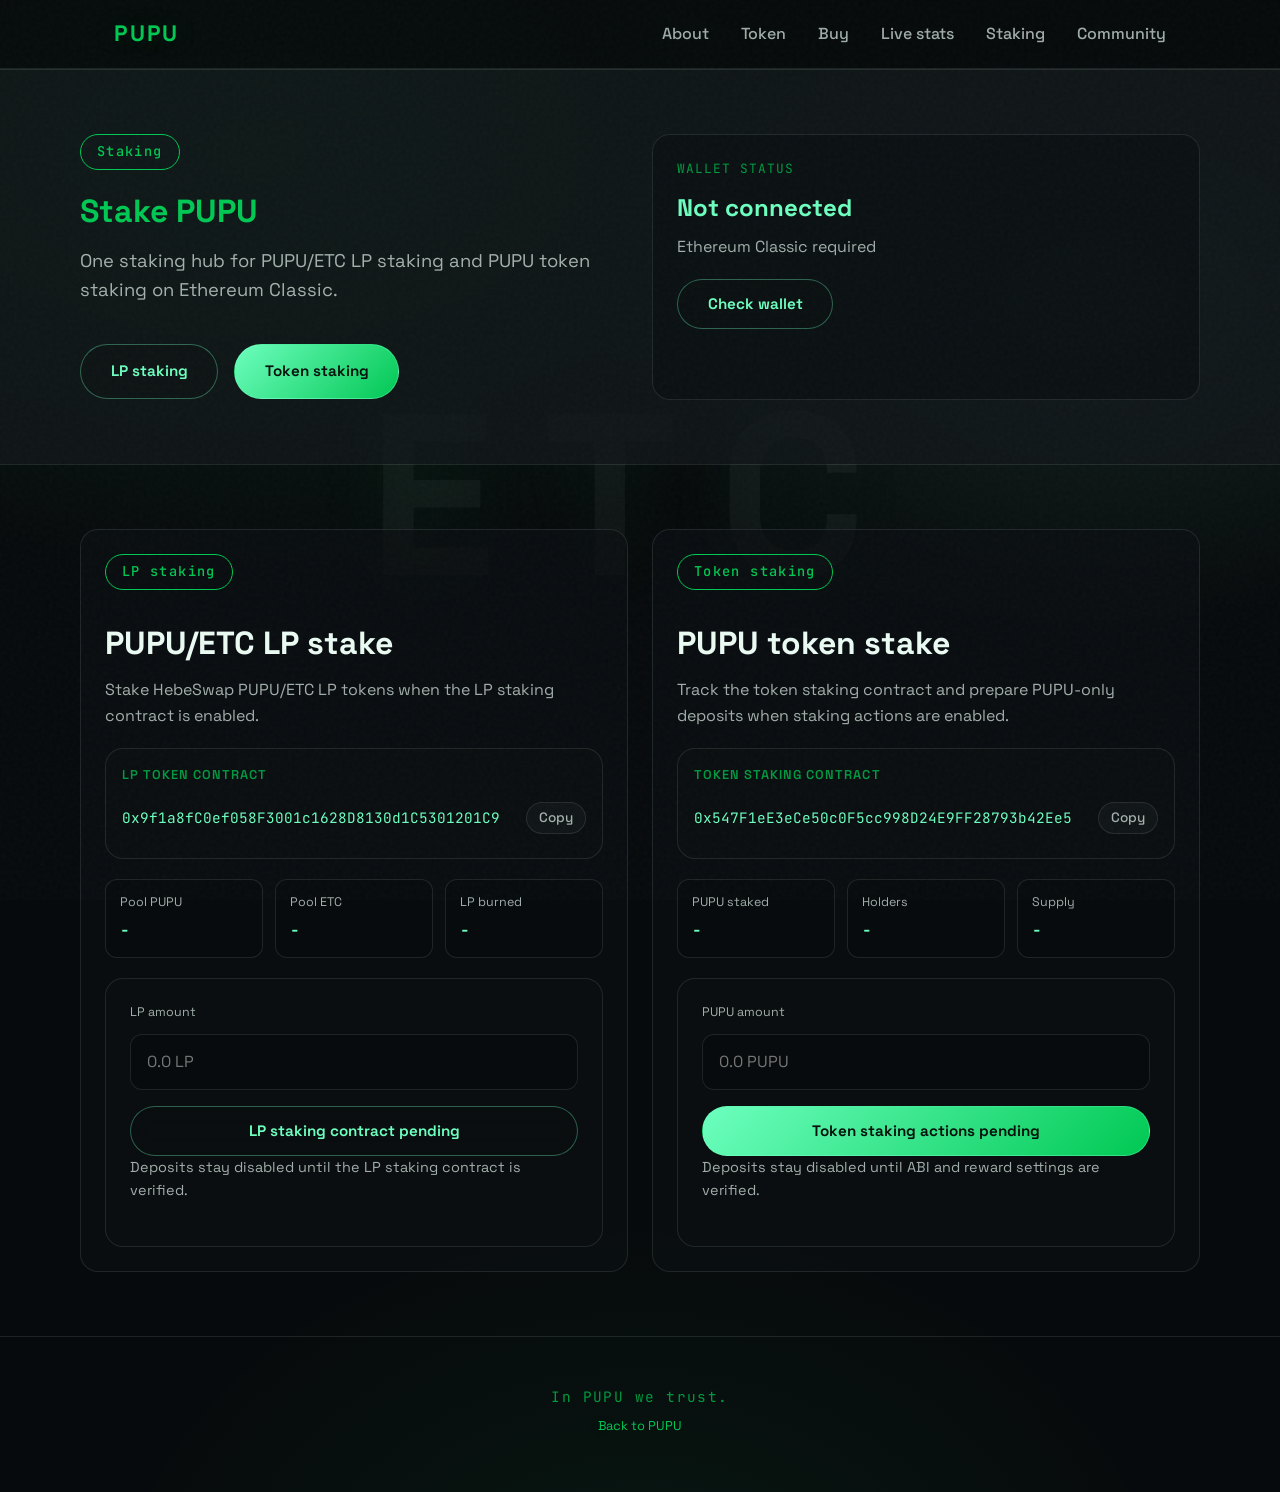
==== staking.html @ 43a904d0 "Add combined staking page" ====
<!DOCTYPE html>
<html lang="en">
<head>
  <meta charset="UTF-8" />
  <meta name="viewport" content="width=device-width, initial-scale=1.0" />
  <title>PUPU - Staking</title>
  <meta name="description" content="PUPU staking for LP tokens and PUPU tokens on Ethereum Classic." />
  <meta property="og:type" content="website" />
  <meta property="og:title" content="PUPU - Staking" />
  <meta property="og:description" content="Prepare and track PUPU LP staking and token staking on Ethereum Classic." />
  <meta property="og:url" content="https://pupu-etc-premium-redesign.onrender.com/staking.html" />
  <meta property="og:image" content="https://pupu-etc-premium-redesign.onrender.com/assets/logo.png" />
  <meta name="twitter:card" content="summary_large_image" />
  <meta name="twitter:title" content="PUPU - Staking" />
  <meta name="twitter:description" content="Prepare and track PUPU LP staking and token staking on Ethereum Classic." />
  <meta name="twitter:image" content="https://pupu-etc-premium-redesign.onrender.com/assets/logo.png" />
  <link rel="icon" href="assets/logo.png" type="image/png" />
  <link rel="stylesheet" href="styles.css" />
  <link rel="preconnect" href="https://fonts.googleapis.com" />
  <link rel="preconnect" href="https://fonts.gstatic.com" crossorigin />
  <link href="https://fonts.googleapis.com/css2?family=Space+Grotesk:wght@400;500;600;700&family=JetBrains+Mono:wght@400;500&display=swap" rel="stylesheet" />
</head>
<body data-staking-page="combined">
  <div class="noise"></div>

  <header class="header">
    <nav class="nav">
      <a href="index.html" class="logo-text">PUPU</a>
      <button type="button" class="nav-toggle" aria-label="Open navigation" aria-expanded="false" aria-controls="primary-nav">
        <span></span>
        <span></span>
        <span></span>
      </button>
      <div class="nav-links" id="primary-nav">
        <a href="index.html#about">About</a>
        <a href="index.html#token">Token</a>
        <a href="index.html#buy">Buy</a>
        <a href="token-info.html">Live stats</a>
        <a href="staking.html">Staking</a>
        <a href="index.html#community">Community</a>
      </div>
    </nav>
  </header>

  <main>
    <section class="section staking-page-hero">
      <div class="container staking-page-grid">
        <div>
          <span class="staking-badge">Staking</span>
          <h1 class="page-title">Stake PUPU</h1>
          <p class="lead">One staking hub for PUPU/ETC LP staking and PUPU token staking on Ethereum Classic.</p>
          <div class="staking-actions">
            <a href="#lp-staking" class="btn btn-outline">LP staking</a>
            <a href="#token-staking" class="btn btn-primary">Token staking</a>
          </div>
        </div>
        <div class="stake-panel">
          <span class="stake-panel-label">Wallet status</span>
          <strong id="wallet-status">Not connected</strong>
          <p id="network-status">Ethereum Classic required</p>
          <button type="button" class="btn btn-outline" id="connect-wallet">Check wallet</button>
        </div>
      </div>
    </section>

    <section class="section">
      <div class="container staking-hub-grid">
        <article class="staking-card" id="lp-staking">
          <span class="staking-badge">LP staking</span>
          <h2>PUPU/ETC LP stake</h2>
          <p>Stake HebeSwap PUPU/ETC LP tokens when the LP staking contract is enabled.</p>

          <div class="contract-address">
            <span class="contract-label">LP token contract</span>
            <div class="contract-row">
              <code class="contract-code" id="staking-lp-contract">0x9f1a8fC0ef058F3001c1628D8130d1C5301201C9</code>
              <button type="button" class="contract-copy" data-copy="staking-lp-contract" title="Copy address">Copy</button>
            </div>
          </div>

          <div class="staking-mini-stats">
            <div>
              <span>Pool PUPU</span>
              <strong id="stake-pool-pupu">-</strong>
            </div>
            <div>
              <span>Pool ETC</span>
              <strong id="stake-pool-etc">-</strong>
            </div>
            <div>
              <span>LP burned</span>
              <strong id="stake-lp-burned">-</strong>
            </div>
          </div>

          <div class="stake-form">
            <label for="lp-stake-amount">LP amount</label>
            <input id="lp-stake-amount" type="text" inputmode="decimal" placeholder="0.0 LP" disabled />
            <button type="button" class="btn btn-outline" disabled>LP staking contract pending</button>
            <p class="contract-note">Deposits stay disabled until the LP staking contract is verified.</p>
          </div>
        </article>

        <article class="staking-card" id="token-staking">
          <span class="staking-badge">Token staking</span>
          <h2>PUPU token stake</h2>
          <p>Track the token staking contract and prepare PUPU-only deposits when staking actions are enabled.</p>

          <div class="contract-address">
            <span class="contract-label">Token staking contract</span>
            <div class="contract-row">
              <code class="contract-code" id="staking-token-contract">0x547F1eE3eCe50c0F5cc998D24E9FF28793b42Ee5</code>
              <button type="button" class="contract-copy" data-copy="staking-token-contract" title="Copy address">Copy</button>
            </div>
          </div>

          <div class="staking-mini-stats">
            <div>
              <span>PUPU staked</span>
              <strong id="stake-token-balance">-</strong>
            </div>
            <div>
              <span>Holders</span>
              <strong id="stake-token-holders">-</strong>
            </div>
            <div>
              <span>Supply</span>
              <strong id="stake-token-supply">-</strong>
            </div>
          </div>

          <div class="stake-form">
            <label for="token-stake-amount">PUPU amount</label>
            <input id="token-stake-amount" type="text" inputmode="decimal" placeholder="0.0 PUPU" disabled />
            <button type="button" class="btn btn-primary" disabled>Token staking actions pending</button>
            <p class="contract-note">Deposits stay disabled until ABI and reward settings are verified.</p>
          </div>
        </article>
      </div>
    </section>
  </main>

  <footer class="footer">
    <p>In PUPU we trust.</p>
    <p class="footer-small"><a href="index.html">Back to PUPU</a></p>
  </footer>

  <script src="staking.js"></script>
</body>
</html>
---- styles.css ----
/* PUPU — PepeCoinClassic on Ethereum Classic */

:root {
  /* ETC-native premium palette */
  --bg: #070a0c;
  --bg-card: rgba(12, 16, 18, 0.72);
  --surface: rgba(18, 24, 26, 0.78);

  /* Keep variable names for compatibility with existing markup */
  --gold: #00c853;          /* ETC green */
  --gold-light: #6dffbf;
  --gold-dim: #009a40;

  --green: #0b1a14;

  --text: #eafbf3;
  --text-muted: rgba(234, 251, 243, 0.68);
  --border: rgba(234, 251, 243, 0.10);

  --radius: 18px;
  --radius-lg: 24px;

  --font-sans: "Space Grotesk", system-ui, -apple-system, Segoe UI, Roboto, sans-serif;
  --font-mono: "JetBrains Mono", ui-monospace, SFMono-Regular, Menlo, Monaco, Consolas, "Liberation Mono", monospace;

  --glow: rgba(0, 200, 83, 0.35);
  --glow-soft: rgba(0, 200, 83, 0.18);
  --shadow: 0 18px 60px rgba(0, 0, 0, 0.55);
  --shadow-soft: 0 12px 36px rgba(0, 0, 0, 0.35);
}

*,
*::before,
*::after {
  box-sizing: border-box;
}

html {
  scroll-behavior: smooth;
}

body {
  margin: 0;
  font-family: var(--font-sans);
  background: radial-gradient(1200px 700px at 20% 10%, rgba(0, 200, 83, 0.12), transparent 60%),
              radial-gradient(900px 600px at 85% 20%, rgba(109, 255, 191, 0.10), transparent 55%),
              radial-gradient(900px 700px at 50% 110%, rgba(0, 200, 83, 0.08), transparent 60%),
              var(--bg);
  color: var(--text);
  line-height: 1.6;
  min-height: 100vh;
  position: relative;
  overflow-x: hidden;
}

/* Subtle grid + watermark for ETC-native feel */
body::before {
  content: "";
  position: fixed;
  inset: 0;
  pointer-events: none;
  z-index: 0;
  background-image:
    linear-gradient(to right, rgba(234, 251, 243, 0.05) 1px, transparent 1px),
    linear-gradient(to bottom, rgba(234, 251, 243, 0.04) 1px, transparent 1px);
  background-size: 72px 72px;
  mask-image: radial-gradient(circle at 30% 20%, rgba(0,0,0,0.75), rgba(0,0,0,0.0) 60%);
  opacity: 0.45;
}

body::after {
  content: "ETC";
  position: fixed;
  left: 50%;
  top: 55%;
  transform: translate(-50%, -50%);
  font-weight: 700;
  letter-spacing: 0.2em;
  font-size: clamp(5rem, 18vw, 16rem);
  color: rgba(234, 251, 243, 0.04);
  text-shadow: 0 0 80px rgba(0, 200, 83, 0.06);
  pointer-events: none;
  z-index: 0;
  user-select: none;
}


.noise {
  position: fixed;
  inset: 0;
  pointer-events: none;
  z-index: 1000;
  opacity: 0.03;
  background-image: url("data:image/svg+xml,%3Csvg viewBox='0 0 256 256' xmlns='http://www.w3.org/2000/svg'%3E%3Cfilter id='n'%3E%3CfeTurbulence type='fractalNoise' baseFrequency='0.9' numOctaves='4' stitchTiles='stitch'/%3E%3C/filter%3E%3Crect width='100%25' height='100%25' filter='url(%23n)'/%3E%3C/svg%3E");
}

/* Header */
.header {
  position: sticky;
  top: 0;
  z-index: 100;
  background: rgba(7, 10, 12, 0.82);
  backdrop-filter: blur(12px);
  border-bottom: 1px solid var(--border);
}

.nav {
  max-width: 1100px;
  margin: 0 auto;
  padding: 1rem 1.5rem;
  display: flex;
  align-items: center;
  justify-content: space-between;
}

.logo-text {
  font-weight: 700;
  font-size: 1.4rem;
  color: var(--gold);
  text-decoration: none;
  letter-spacing: 0.08em;
  text-transform: uppercase;
  text-shadow: 0 0 28px var(--glow-soft);
}

.nav-links {
  display: flex;
  flex-wrap: wrap;
  gap: 1.25rem 2rem;
}

.nav-links a {
  color: var(--text-muted);
  text-decoration: none;
  font-weight: 500;
  transition: color 0.2s, text-shadow 0.2s;
}

.nav-links a:hover {
  color: var(--gold);
}

.nav-toggle {
  display: none;
  width: 42px;
  height: 42px;
  align-items: center;
  justify-content: center;
  flex-direction: column;
  gap: 5px;
  background: rgba(12, 16, 18, 0.55);
  border: 1px solid var(--border);
  border-radius: 10px;
  cursor: pointer;
}

.nav-toggle span {
  display: block;
  width: 18px;
  height: 2px;
  background: var(--gold-light);
  border-radius: 999px;
}

/* Hero */
.hero {
  text-align: center;
  padding: 4rem 1.5rem 5rem;
  position: relative;
}

.hero-coin {
  width: 180px;
  height: 180px;
  margin: 0 auto 1.5rem;
  border-radius: 50%;
  overflow: hidden;
  background: radial-gradient(circle at 30% 30%, rgba(109, 255, 191, 0.22), transparent 55%);
  box-shadow: 0 22px 70px rgba(0, 0, 0, 0.55), 0 0 50px var(--glow-soft);
  animation: float 4s ease-in-out infinite;
}

.coin-img {
  display: block;
  width: 100%;
  height: 100%;
  object-fit: cover;
  object-position: center;
}

@keyframes float {
  0%, 100% { transform: translateY(0); }
  50% { transform: translateY(-8px); }
}

.hero-title {
  font-size: clamp(3rem, 10vw, 5rem);
  font-weight: 700;
  letter-spacing: 0.14em;
  margin: 0 0 0.5rem;
  text-transform: uppercase;
  background: linear-gradient(90deg, var(--gold-light), var(--gold), var(--gold-dim));
  -webkit-background-clip: text;
  background-clip: text;
  color: transparent;
  text-shadow: 0 0 70px var(--glow-soft);
}

.hero-tagline {
  font-size: 1.25rem;
  color: var(--text-muted);
  margin: 0 0 0.5rem;
  max-width: 480px;
  margin-left: auto;
  margin-right: auto;
}

.hero-tagline strong {
  color: var(--gold-light);
}

.hero-motto {
  font-family: var(--font-mono);
  font-size: 1rem;
  color: var(--gold-dim);
  margin: 0 0 2rem;
  letter-spacing: 0.15em;
  text-transform: uppercase;
}

.hero-cta {
  display: flex;
  flex-wrap: wrap;
  gap: 1rem;
  justify-content: center;
}

.btn {
  display: inline-block;
  padding: 0.9rem 1.85rem;
  font-family: var(--font-sans);
  font-weight: 650;
  font-size: 0.95rem;
  text-decoration: none;
  border-radius: 999px;
  transition: transform 0.18s ease, box-shadow 0.18s ease, filter 0.18s ease;
  will-change: transform;
}

.btn:hover {
  transform: translateY(-2px);
}

.btn-primary {
  background: linear-gradient(135deg, var(--gold-light), var(--gold));
  color: #06110b;
  border: 1px solid rgba(109, 255, 191, 0.35);
}

.btn-primary:hover {
  box-shadow: 0 18px 46px var(--glow), var(--shadow-soft);
  filter: brightness(1.03);
}

.btn-primary:hover {
  box-shadow: 0 18px 46px var(--glow), var(--shadow-soft);
}

.btn-outline {
  border: 1px solid rgba(109, 255, 191, 0.35);
  color: var(--gold-light);
  background: rgba(12, 16, 18, 0.25);
  backdrop-filter: blur(10px);
}

.btn-outline:hover {
  background: rgba(0, 200, 83, 0.10);
  box-shadow: 0 0 34px var(--glow-soft);
}

.btn-outline:hover {
  background: rgba(0, 200, 83, 0.10);
  box-shadow: 0 0 34px var(--glow-soft);
}

/* Sections */
.section {
  padding: 4rem 1.5rem;
  border-top: 1px solid var(--border);
}

.container {
  max-width: 1120px;
  margin: 0 auto;
}

.section h2 {
  font-size: 2rem;
  font-weight: 700;
  color: var(--text);
  margin: 0 0 1rem;
}

.section .lead {
  font-size: 1.15rem;
  color: var(--text-muted);
  margin: 0 0 2.5rem;
  max-width: 640px;
}

.section .lead strong {
  color: var(--gold-light);
}

/* About grid */
.about-grid {
  display: grid;
  grid-template-columns: repeat(auto-fit, minmax(260px, 1fr));
  gap: 1.5rem;
}

.card {
  background: linear-gradient(180deg, rgba(18, 24, 26, 0.86), rgba(12, 16, 18, 0.72));
  border: 1px solid rgba(234, 251, 243, 0.12);
  border-radius: var(--radius-lg);
  padding: 1.75rem;
  box-shadow: var(--shadow-soft);
  backdrop-filter: blur(10px);
  transition: transform 0.18s ease, border-color 0.18s ease, box-shadow 0.18s ease;
}

.card:hover {
  transform: translateY(-3px);
  border-color: rgba(0, 200, 83, 0.28);
  box-shadow: var(--shadow), 0 0 46px var(--glow-soft);
}

.card:hover {
  border-color: var(--gold-dim);
  box-shadow: 0 8px 32px rgba(0, 0, 0, 0.3);
}

.card-icon {
  font-size: 1.75rem;
  display: block;
  margin-bottom: 0.75rem;
}

.card h3 {
  font-size: 1.1rem;
  font-weight: 600;
  color: var(--gold);
  margin: 0 0 0.5rem;
}

.card p {
  font-size: 0.95rem;
  color: var(--text-muted);
  margin: 0;
}

/* Token & security */
.token {
  background: var(--surface);
}

.contracts-block {
  display: grid;
  grid-template-columns: repeat(auto-fit, minmax(280px, 1fr));
  gap: 1.5rem;
  margin-bottom: 1rem;
}

.contract-note-main {
  margin-top: 0;
  margin-bottom: 2rem;
}

.contract-address {
  margin-bottom: 0;
  padding: 1.25rem 1.5rem;
  background: var(--bg-card);
  border: 1px solid var(--border);
  border-radius: var(--radius);
}

.contracts-block .contract-address {
  margin-bottom: 0;
}

.contract-label {
  display: block;
  font-size: 0.8rem;
  font-weight: 600;
  color: var(--gold-dim);
  text-transform: uppercase;
  letter-spacing: 0.08em;
  margin-bottom: 0.5rem;
}

.contract-row {
  display: flex;
  flex-wrap: wrap;
  align-items: center;
  gap: 0.75rem;
  padding: 0.5rem 0;
}

.contract-code {
  flex: 1;
  min-width: 0;
  font-family: var(--font-mono);
  font-size: 0.9rem;
  color: var(--gold-light);
  word-break: break-all;
  user-select: all;
}

.contract-copy {
  flex-shrink: 0;
  font-family: var(--font-sans);
  font-size: 0.85rem;
  font-weight: 500;
  padding: 0.4rem 0.75rem;
  background: var(--surface);
  border: 1px solid var(--border);
  border-radius: var(--radius);
  color: var(--text-muted);
  cursor: pointer;
  transition: border-color 0.2s, color 0.2s;
}

.contract-copy:hover {
  border-color: var(--gold);
  color: var(--gold);
}

.contract-copy.copied {
  border-color: var(--gold);
  color: var(--gold);
}

.contract-note {
  font-size: 0.9rem;
  color: var(--text-muted);
  margin: 0.5rem 0 0;
}

.token-stats {
  display: grid;
  grid-template-columns: repeat(auto-fit, minmax(140px, 1fr));
  gap: 1.5rem;
  margin-bottom: 2rem;
}

.stat {
  text-align: center;
  padding: 1.5rem 1rem;
  background: var(--bg-card);
  border: 1px solid var(--border);
  border-radius: var(--radius);
}

.stat-value {
  display: block;
  font-size: 1.75rem;
  font-weight: 700;
  font-family: var(--font-mono);
  color: var(--gold);
  margin-bottom: 0.25rem;
}

.stat-label {
  display: block;
  font-size: 0.9rem;
  color: var(--text-muted);
}

.stat-meta {
  display: block;
  margin-top: 0.35rem;
  font-size: 0.75rem;
  color: rgba(109, 255, 191, 0.62);
}

.token-links {
  display: flex;
  flex-wrap: wrap;
  gap: 1rem;
}

/* Buy */
.buy {
  background: rgba(7, 10, 12, 0.72);
}

.buy-steps {
  display: grid;
  grid-template-columns: repeat(auto-fit, minmax(230px, 1fr));
  gap: 1.25rem;
  margin-bottom: 1.5rem;
}

.buy-step {
  padding: 1.5rem;
  background: var(--bg-card);
  border: 1px solid var(--border);
  border-radius: var(--radius);
}

.buy-step-number {
  display: inline-flex;
  width: 2rem;
  height: 2rem;
  align-items: center;
  justify-content: center;
  margin-bottom: 0.9rem;
  border: 1px solid rgba(109, 255, 191, 0.45);
  border-radius: 50%;
  color: var(--gold-light);
  font-family: var(--font-mono);
  font-weight: 700;
}

.buy-step h3 {
  margin: 0 0 0.5rem;
  color: var(--gold);
  font-size: 1.05rem;
}

.buy-step p {
  margin: 0;
  color: var(--text-muted);
  font-size: 0.95rem;
}

.buy-actions {
  margin-top: 0.5rem;
}

/* Roadmap */
.roadmap {
  background: var(--bg);
}

.roadmap-timeline {
  display: flex;
  flex-direction: column;
  gap: 0;
}

.roadmap-phase {
  padding: 1.75rem 1.5rem;
  border: 1px solid var(--border);
  border-radius: var(--radius);
  margin-bottom: 1rem;
  position: relative;
  padding-left: 2rem;
  border-left: 3px solid var(--border);
}

.roadmap-phase:last-child {
  margin-bottom: 0;
}

.roadmap-phase-done {
  border-left-color: var(--gold-dim);
  background: rgba(139, 115, 32, 0.06);
}

.roadmap-phase-done .roadmap-phase-label {
  color: var(--gold);
}

.roadmap-phase-current {
  border-left-color: var(--gold);
  background: rgba(0, 200, 83, 0.08);
}

.roadmap-phase-current .roadmap-phase-label {
  color: var(--gold-light);
}

.roadmap-phase-upcoming {
  border-left-color: var(--border);
}

.roadmap-phase-upcoming .roadmap-phase-label {
  color: var(--text-muted);
}

.roadmap-phase-label {
  display: inline-block;
  font-family: var(--font-mono);
  font-size: 0.8rem;
  font-weight: 500;
  letter-spacing: 0.1em;
  text-transform: uppercase;
  margin-bottom: 0.5rem;
}

.roadmap-phase h3 {
  font-size: 1.2rem;
  font-weight: 600;
  color: var(--text);
  margin: 0 0 0.75rem;
}

.roadmap-phase ul {
  margin: 0;
  padding-left: 1.25rem;
  color: var(--text-muted);
  font-size: 0.95rem;
  line-height: 1.7;
}

.roadmap-phase li {
  margin-bottom: 0.35rem;
}

.roadmap-phase li:last-child {
  margin-bottom: 0;
}

.roadmap-phase strong {
  color: var(--gold-light);
}

.roadmap-phase a,
.roadmap-phase a:visited {
  color: var(--gold-light);
  text-decoration-color: rgba(109, 255, 191, 0.45);
  text-underline-offset: 0.18em;
}

.roadmap-phase a:hover {
  color: var(--gold);
  text-decoration-color: var(--gold);
}

/* Staking */
.staking {
  background: var(--surface);
}

.staking-teaser {
  background: var(--bg-card);
  border: 1px dashed var(--gold-dim);
  border-radius: var(--radius);
  padding: 2rem;
  text-align: center;
}

.staking-badge {
  display: inline-block;
  font-family: var(--font-mono);
  font-size: 0.85rem;
  font-weight: 500;
  color: var(--gold);
  border: 1px solid var(--gold);
  padding: 0.4rem 1rem;
  border-radius: 999px;
  margin-bottom: 1rem;
  letter-spacing: 0.1em;
}

.staking-teaser p {
  color: var(--text-muted);
  margin: 0;
}

.staking-options,
.staking-hub-grid,
.staking-page-grid,
.stake-workflow {
  display: grid;
  grid-template-columns: repeat(auto-fit, minmax(280px, 1fr));
  gap: 1.5rem;
}

.staking-option,
.staking-card,
.stake-panel,
.stake-form {
  background: var(--bg-card);
  border: 1px solid var(--border);
  border-radius: var(--radius);
  padding: 1.5rem;
}

.staking-option h3,
.staking-card h2,
.stake-form h2 {
  margin: 0.75rem 0 0.5rem;
  color: var(--text);
}

.staking-option p,
.staking-card p,
.stake-panel p {
  color: var(--text-muted);
  margin: 0 0 1.25rem;
}

.staking-page-hero {
  background: var(--surface);
}

.staking-actions {
  display: flex;
  flex-wrap: wrap;
  gap: 1rem;
}

.stake-panel-label {
  display: block;
  color: var(--gold-dim);
  font-family: var(--font-mono);
  font-size: 0.8rem;
  letter-spacing: 0.08em;
  margin-bottom: 0.6rem;
  text-transform: uppercase;
}

.stake-panel strong {
  display: block;
  color: var(--gold-light);
  font-size: 1.5rem;
  margin-bottom: 0.4rem;
}

.staking-card {
  scroll-margin-top: 6rem;
}

.staking-card .contract-address {
  margin: 1rem 0;
  padding: 1rem;
}

.staking-mini-stats {
  display: grid;
  grid-template-columns: repeat(3, minmax(0, 1fr));
  gap: 0.75rem;
  margin: 1.25rem 0;
}

.staking-mini-stats div,
.stake-position-row {
  background: rgba(7, 10, 12, 0.42);
  border: 1px solid var(--border);
  border-radius: 12px;
  padding: 0.85rem;
}

.staking-mini-stats span,
.stake-position-row span,
.stake-form label {
  display: block;
  color: var(--text-muted);
  font-size: 0.78rem;
  margin-bottom: 0.3rem;
}

.staking-mini-stats strong,
.stake-position-row strong {
  color: var(--gold-light);
  font-family: var(--font-mono);
}

.stake-form input {
  width: 100%;
  margin: 0.35rem 0 1rem;
  padding: 0.9rem 1rem;
  background: rgba(7, 10, 12, 0.55);
  border: 1px solid var(--border);
  border-radius: 12px;
  color: var(--text);
  font: inherit;
}

.stake-form button {
  width: 100%;
}

/* Community */
.community-links {
  display: flex;
  flex-wrap: wrap;
  gap: 1rem;
}

.social-link {
  display: inline-block;
  padding: 0.75rem 1.5rem;
  background: var(--bg-card);
  border: 1px solid var(--border);
  border-radius: var(--radius);
  color: var(--text-muted);
  text-decoration: none;
  font-weight: 500;
  transition: border-color 0.2s, color 0.2s;
}

.social-link:hover {
  border-color: var(--gold);
  color: var(--gold);
}

/* Disclaimer */
.disclaimer {
  background: rgba(18, 24, 26, 0.58);
}

.disclaimer .lead {
  max-width: 840px;
  margin-bottom: 0;
}

/* Footer */
.footer {
  text-align: center;
  padding: 3rem 1.5rem;
  border-top: 1px solid var(--border);
}

.footer p {
  margin: 0 0 0.5rem;
  color: var(--gold-dim);
  font-family: var(--font-mono);
  font-size: 0.9rem;
  letter-spacing: 0.1em;
}

.footer-small {
  font-size: 0.8rem !important;
  color: var(--text-muted) !important;
  font-family: var(--font-sans) !important;
  letter-spacing: 0 !important;
}

.footer-small a {
  color: var(--gold);
  text-decoration: none;
  text-shadow: 0 0 28px var(--glow-soft);
}

.footer-small a:hover {
  text-decoration: underline;
}

/* Token info / Live stats page */
.page-title {
  font-size: 2rem;
  font-weight: 700;
  color: var(--gold);
  margin: 0 0 0.5rem;
}

.contracts-block-page {
  margin-bottom: 2rem;
}

.contract-link {
  display: inline-block;
  font-size: 0.9rem;
  color: var(--gold);
  margin-top: 0.5rem;
  text-decoration: none;
}

.contract-link:hover {
  text-decoration: underline;
}

.stats-heading {
  margin-top: 2rem;
  margin-bottom: 0.5rem;
}

.inline-code {
  font-family: var(--font-mono);
  font-size: 0.85em;
  padding: 0.1em 0.35em;
  background: var(--bg-card);
  border-radius: 4px;
  color: var(--gold-dim);
}

.live-stats-grid {
  display: grid;
  grid-template-columns: repeat(5, minmax(0, 1fr));
  gap: 1.25rem;
  margin-top: 2rem;
  margin-bottom: 2rem;
}

@media (max-width: 720px) {
  .live-stats-grid {
    grid-template-columns: repeat(2, 1fr);
  }
}

.stat-card {
  background: var(--bg-card);
  border: 1px solid var(--border);
  border-radius: var(--radius);
  padding: 1.5rem 1.25rem;
  text-align: center;
}

.stat-card-label {
  display: block;
  font-size: 0.75rem;
  font-weight: 600;
  color: var(--gold-dim);
  text-transform: uppercase;
  letter-spacing: 0.08em;
  margin-bottom: 0.75rem;
}

.stat-card-value {
  display: block;
  font-family: var(--font-mono);
  font-size: 1.35rem;
  font-weight: 600;
  color: var(--gold-light);
  white-space: nowrap;
  overflow: hidden;
  text-overflow: ellipsis;
  line-height: 1.4;
}

.stat-card-unit {
  display: block;
  font-size: 0.7rem;
  font-weight: 600;
  color: var(--gold-dim);
  text-transform: uppercase;
  letter-spacing: 0.05em;
  margin-top: 0.2rem;
}

.stat-card-sublabel {
  display: block;
  font-size: 0.8rem;
  color: var(--text-muted);
  margin-top: 0.35rem;
  line-height: 1.3;
}

.stat-card-wide {
  grid-column: 1 / -1;
  padding: 1.75rem 1.5rem;
}

.stat-card-single {
  margin-top: 0.5rem;
  margin-bottom: 2rem;
  padding: 2rem 1.5rem;
  text-align: center;
}

.stat-card-single .stat-card-value-large {
  font-size: 2rem;
  letter-spacing: 0.02em;
}

.stat-card-single .stat-card-unit {
  margin-top: 0.35rem;
  font-size: 0.75rem;
}

.stat-card-wide .stat-card-value {
  font-size: 1.2rem;
  white-space: nowrap;
}

.stat-card-value-multi {
  font-size: 1.15rem;
  letter-spacing: 0.02em;
}

.stats-actions {
  display: flex;
  flex-wrap: wrap;
  align-items: center;
  gap: 1rem;
}

.stats-updated {
  font-size: 0.9rem;
  color: var(--text-muted);
}

/* PUPU supply pie */
.pie-heading {
  margin-top: 2.5rem;
  margin-bottom: 1rem;
}

.pie-wrap {
  display: flex;
  flex-wrap: wrap;
  align-items: center;
  justify-content: center;
  gap: 2.5rem;
  margin-bottom: 2rem;
}

.pie-container {
  flex-shrink: 0;
  width: 220px;
  height: 220px;
}

.pie-svg {
  width: 100%;
  height: 100%;
  display: block;
}

.pie-legend {
  list-style: none;
  margin: 0;
  padding: 0;
  display: flex;
  flex-direction: column;
  gap: 0.6rem;
  min-width: 160px;
}

.pie-legend li {
  display: flex;
  align-items: center;
  gap: 0.6rem;
  font-size: 0.9rem;
  color: var(--text-muted);
}

.pie-legend-dot {
  width: 10px;
  height: 10px;
  border-radius: 50%;
  flex-shrink: 0;
}

.pie-legend-label {
  flex: 1;
}

.pie-legend-pct {
  font-family: var(--font-mono);
  font-weight: 500;
  color: var(--gold-dim);
  font-size: 0.85rem;
}

@media (max-width: 640px) {
  .nav {
    align-items: flex-start;
    flex-wrap: wrap;
    gap: 1rem;
  }

  .nav-toggle {
    display: inline-flex;
    margin-left: auto;
  }

  .nav-links {
    display: none;
    width: 100%;
    flex-direction: column;
    gap: 0.35rem;
    padding-top: 0.25rem;
  }

  .nav-links.is-open {
    display: flex;
  }

  .nav-links a {
    display: block;
    padding: 0.65rem 0;
  }

  .token-stats {
    grid-template-columns: 1fr;
  }

  .hero {
    padding: 3rem 1rem 4rem;
  }

  .section {
    padding: 3rem 1rem;
  }
}


/* Ensure content sits above background layers */
.header, main, .section, .hero, .footer {
  position: relative;
  z-index: 1;
}

::selection {
  background: rgba(0, 200, 83, 0.22);
  color: var(--text);
}
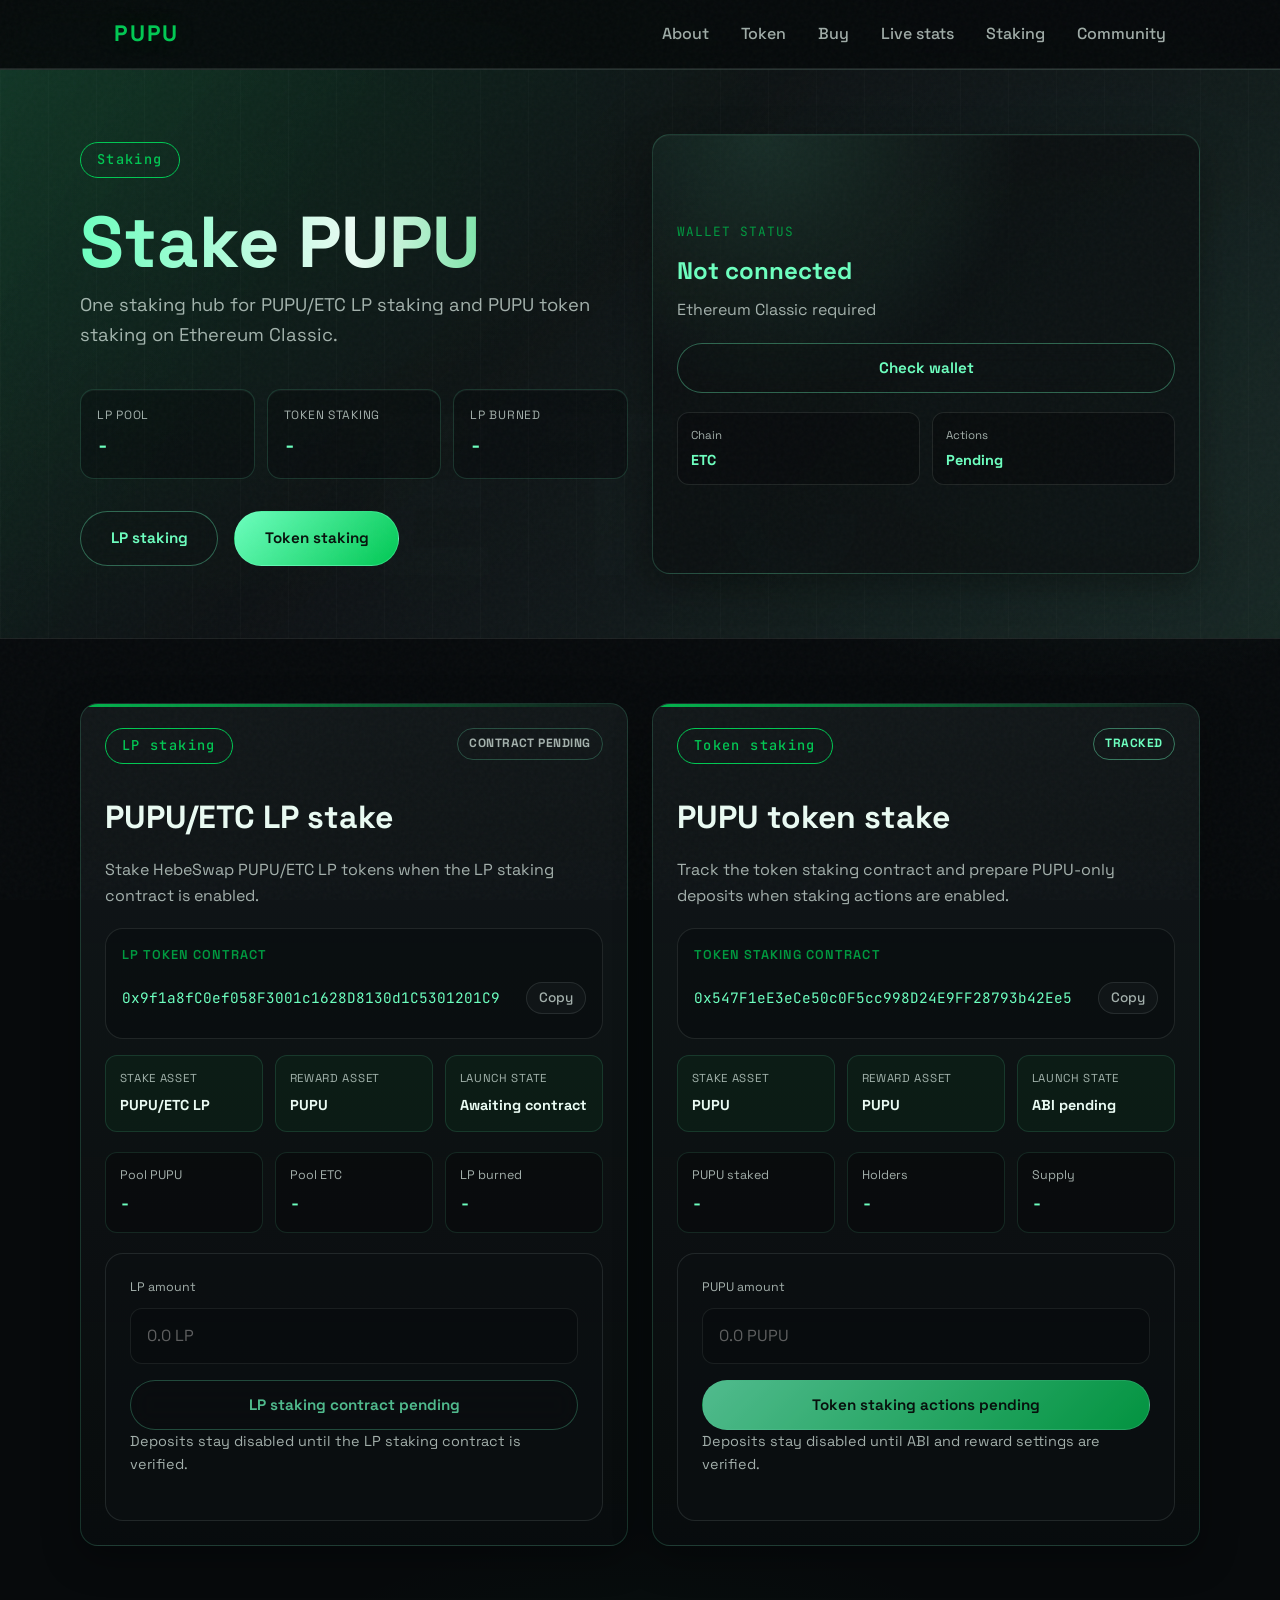
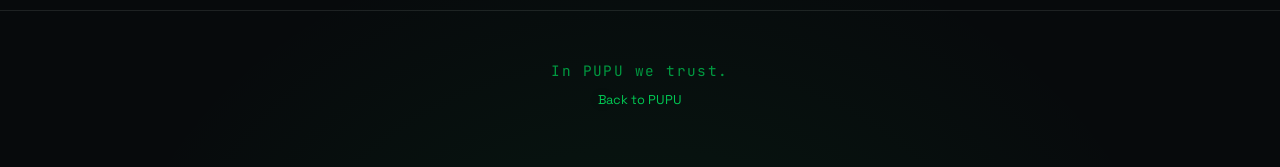
==== commit 434b7c23: "Polish staking page design" ====
--- a/staking.html
+++ b/staking.html
@@ -45,20 +45,38 @@
   <main>
     <section class="section staking-page-hero">
       <div class="container staking-page-grid">
-        <div>
+        <div class="staking-hero-copy">
           <span class="staking-badge">Staking</span>
           <h1 class="page-title">Stake PUPU</h1>
           <p class="lead">One staking hub for PUPU/ETC LP staking and PUPU token staking on Ethereum Classic.</p>
+          <div class="staking-hero-metrics">
+            <div>
+              <span>LP pool</span>
+              <strong id="hero-pool-pupu">-</strong>
+            </div>
+            <div>
+              <span>Token staking</span>
+              <strong id="hero-token-staked">-</strong>
+            </div>
+            <div>
+              <span>LP burned</span>
+              <strong id="hero-lp-burned">-</strong>
+            </div>
+          </div>
           <div class="staking-actions">
             <a href="#lp-staking" class="btn btn-outline">LP staking</a>
             <a href="#token-staking" class="btn btn-primary">Token staking</a>
           </div>
         </div>
-        <div class="stake-panel">
+        <div class="stake-panel stake-wallet-panel">
           <span class="stake-panel-label">Wallet status</span>
           <strong id="wallet-status">Not connected</strong>
           <p id="network-status">Ethereum Classic required</p>
           <button type="button" class="btn btn-outline" id="connect-wallet">Check wallet</button>
+          <div class="stake-status-list">
+            <div><span>Chain</span><strong>ETC</strong></div>
+            <div><span>Actions</span><strong>Pending</strong></div>
+          </div>
         </div>
       </div>
     </section>
@@ -66,8 +84,13 @@
     <section class="section">
       <div class="container staking-hub-grid">
         <article class="staking-card" id="lp-staking">
-          <span class="staking-badge">LP staking</span>
-          <h2>PUPU/ETC LP stake</h2>
+          <div class="staking-card-header">
+            <div>
+              <span class="staking-badge">LP staking</span>
+              <h2>PUPU/ETC LP stake</h2>
+            </div>
+            <span class="stake-state-chip">Contract pending</span>
+          </div>
           <p>Stake HebeSwap PUPU/ETC LP tokens when the LP staking contract is enabled.</p>
 
           <div class="contract-address">
@@ -78,6 +101,21 @@
             </div>
           </div>
 
+          <div class="stake-route">
+            <div>
+              <span>Stake asset</span>
+              <strong>PUPU/ETC LP</strong>
+            </div>
+            <div>
+              <span>Reward asset</span>
+              <strong>PUPU</strong>
+            </div>
+            <div>
+              <span>Launch state</span>
+              <strong>Awaiting contract</strong>
+            </div>
+          </div>
+
           <div class="staking-mini-stats">
             <div>
               <span>Pool PUPU</span>
@@ -102,8 +140,13 @@
         </article>
 
         <article class="staking-card" id="token-staking">
-          <span class="staking-badge">Token staking</span>
-          <h2>PUPU token stake</h2>
+          <div class="staking-card-header">
+            <div>
+              <span class="staking-badge">Token staking</span>
+              <h2>PUPU token stake</h2>
+            </div>
+            <span class="stake-state-chip stake-state-chip-live">Tracked</span>
+          </div>
           <p>Track the token staking contract and prepare PUPU-only deposits when staking actions are enabled.</p>
 
           <div class="contract-address">
@@ -114,6 +157,21 @@
             </div>
           </div>
 
+          <div class="stake-route">
+            <div>
+              <span>Stake asset</span>
+              <strong>PUPU</strong>
+            </div>
+            <div>
+              <span>Reward asset</span>
+              <strong>PUPU</strong>
+            </div>
+            <div>
+              <span>Launch state</span>
+              <strong>ABI pending</strong>
+            </div>
+          </div>
+
           <div class="staking-mini-stats">
             <div>
               <span>PUPU staked</span>
--- a/styles.css
+++ b/styles.css
@@ -703,7 +703,73 @@
 }
 
 .staking-page-hero {
-  background: var(--surface);
+  background:
+    linear-gradient(135deg, rgba(0, 200, 83, 0.12), rgba(7, 10, 12, 0.18) 42%, rgba(109, 255, 191, 0.08)),
+    var(--surface);
+  overflow: hidden;
+  position: relative;
+}
+
+.staking-page-hero::before {
+  content: "";
+  position: absolute;
+  inset: 0;
+  background-image:
+    linear-gradient(120deg, rgba(109, 255, 191, 0.10) 0, transparent 26%),
+    linear-gradient(to right, rgba(234, 251, 243, 0.045) 1px, transparent 1px);
+  background-size: auto, 48px 48px;
+  opacity: 0.45;
+  pointer-events: none;
+}
+
+.staking-page-grid {
+  align-items: stretch;
+  position: relative;
+}
+
+.staking-hero-copy {
+  padding: 0.5rem 0;
+}
+
+.staking-hero-copy .page-title {
+  font-size: clamp(2.5rem, 7vw, 4.5rem);
+  line-height: 1;
+  margin-top: 0.7rem;
+  margin-bottom: 0.8rem;
+  background: linear-gradient(90deg, var(--gold-light), var(--text), var(--gold));
+  -webkit-background-clip: text;
+  background-clip: text;
+  color: transparent;
+}
+
+.staking-hero-metrics {
+  display: grid;
+  grid-template-columns: repeat(3, minmax(0, 1fr));
+  gap: 0.75rem;
+  margin: 2rem 0;
+}
+
+.staking-hero-metrics div {
+  padding: 1rem;
+  background: rgba(7, 10, 12, 0.44);
+  border: 1px solid rgba(109, 255, 191, 0.16);
+  border-radius: 14px;
+  box-shadow: inset 0 1px 0 rgba(234, 251, 243, 0.04);
+}
+
+.staking-hero-metrics span {
+  display: block;
+  color: var(--text-muted);
+  font-size: 0.75rem;
+  margin-bottom: 0.35rem;
+  text-transform: uppercase;
+  letter-spacing: 0.06em;
+}
+
+.staking-hero-metrics strong {
+  color: var(--gold-light);
+  font-family: var(--font-mono);
+  font-size: 1.2rem;
 }
 
 .staking-actions {
@@ -731,11 +797,81 @@
 
 .staking-card {
   scroll-margin-top: 6rem;
+  position: relative;
+  overflow: hidden;
+  background:
+    linear-gradient(180deg, rgba(18, 24, 26, 0.92), rgba(8, 12, 13, 0.72)),
+    var(--bg-card);
+  border-color: rgba(109, 255, 191, 0.16);
+  box-shadow: var(--shadow-soft);
+}
+
+.staking-card::before {
+  content: "";
+  position: absolute;
+  inset: 0 0 auto;
+  height: 3px;
+  background: linear-gradient(90deg, var(--gold), transparent);
+  opacity: 0.9;
+}
+
+.staking-card-header {
+  display: flex;
+  align-items: flex-start;
+  justify-content: space-between;
+  gap: 1rem;
+  margin-bottom: 0.35rem;
+}
+
+.stake-state-chip {
+  flex-shrink: 0;
+  padding: 0.35rem 0.7rem;
+  border: 1px solid rgba(109, 255, 191, 0.24);
+  border-radius: 999px;
+  color: var(--text-muted);
+  font-size: 0.75rem;
+  font-weight: 700;
+  letter-spacing: 0.04em;
+  text-transform: uppercase;
+}
+
+.stake-state-chip-live {
+  color: var(--gold-light);
+  border-color: rgba(109, 255, 191, 0.42);
 }
 
 .staking-card .contract-address {
   margin: 1rem 0;
   padding: 1rem;
+  background: rgba(7, 10, 12, 0.50);
+}
+
+.stake-route {
+  display: grid;
+  grid-template-columns: repeat(3, minmax(0, 1fr));
+  gap: 0.75rem;
+  margin: 1rem 0;
+}
+
+.stake-route div {
+  padding: 0.85rem;
+  background: rgba(0, 200, 83, 0.055);
+  border: 1px solid rgba(109, 255, 191, 0.13);
+  border-radius: 12px;
+}
+
+.stake-route span {
+  display: block;
+  color: var(--text-muted);
+  font-size: 0.72rem;
+  margin-bottom: 0.25rem;
+  text-transform: uppercase;
+  letter-spacing: 0.06em;
+}
+
+.stake-route strong {
+  color: var(--text);
+  font-size: 0.9rem;
 }
 
 .staking-mini-stats {
@@ -747,8 +883,8 @@
 
 .staking-mini-stats div,
 .stake-position-row {
-  background: rgba(7, 10, 12, 0.42);
-  border: 1px solid var(--border);
+  background: rgba(7, 10, 12, 0.58);
+  border: 1px solid rgba(109, 255, 191, 0.12);
   border-radius: 12px;
   padding: 0.85rem;
 }
@@ -766,6 +902,7 @@
 .stake-position-row strong {
   color: var(--gold-light);
   font-family: var(--font-mono);
+  font-size: 1.05rem;
 }
 
 .stake-form input {
@@ -779,8 +916,57 @@
   font: inherit;
 }
 
+.stake-form input:disabled {
+  opacity: 0.78;
+}
+
 .stake-form button {
   width: 100%;
+}
+
+.stake-form button:disabled {
+  cursor: not-allowed;
+  opacity: 0.72;
+  transform: none;
+}
+
+.stake-wallet-panel {
+  align-self: stretch;
+  display: flex;
+  flex-direction: column;
+  justify-content: center;
+  border-color: rgba(109, 255, 191, 0.18);
+  background:
+    radial-gradient(circle at 20% 0%, rgba(109, 255, 191, 0.12), transparent 42%),
+    rgba(12, 16, 18, 0.76);
+  box-shadow: var(--shadow-soft), inset 0 1px 0 rgba(234, 251, 243, 0.04);
+}
+
+.stake-status-list {
+  display: grid;
+  grid-template-columns: repeat(2, minmax(0, 1fr));
+  gap: 0.75rem;
+  margin-top: 1.25rem;
+}
+
+.stake-status-list div {
+  padding: 0.8rem;
+  background: rgba(7, 10, 12, 0.48);
+  border: 1px solid var(--border);
+  border-radius: 12px;
+}
+
+.stake-status-list span {
+  display: block;
+  color: var(--text-muted);
+  font-size: 0.72rem;
+  margin-bottom: 0.25rem;
+}
+
+.stake-status-list strong {
+  color: var(--gold-light);
+  font-size: 0.9rem;
+  margin: 0;
 }
 
 /* Community */
@@ -1089,6 +1275,16 @@
     grid-template-columns: 1fr;
   }
 
+  .staking-hero-metrics,
+  .staking-mini-stats,
+  .stake-route {
+    grid-template-columns: 1fr;
+  }
+
+  .staking-card-header {
+    flex-direction: column;
+  }
+
   .hero {
     padding: 3rem 1rem 4rem;
   }
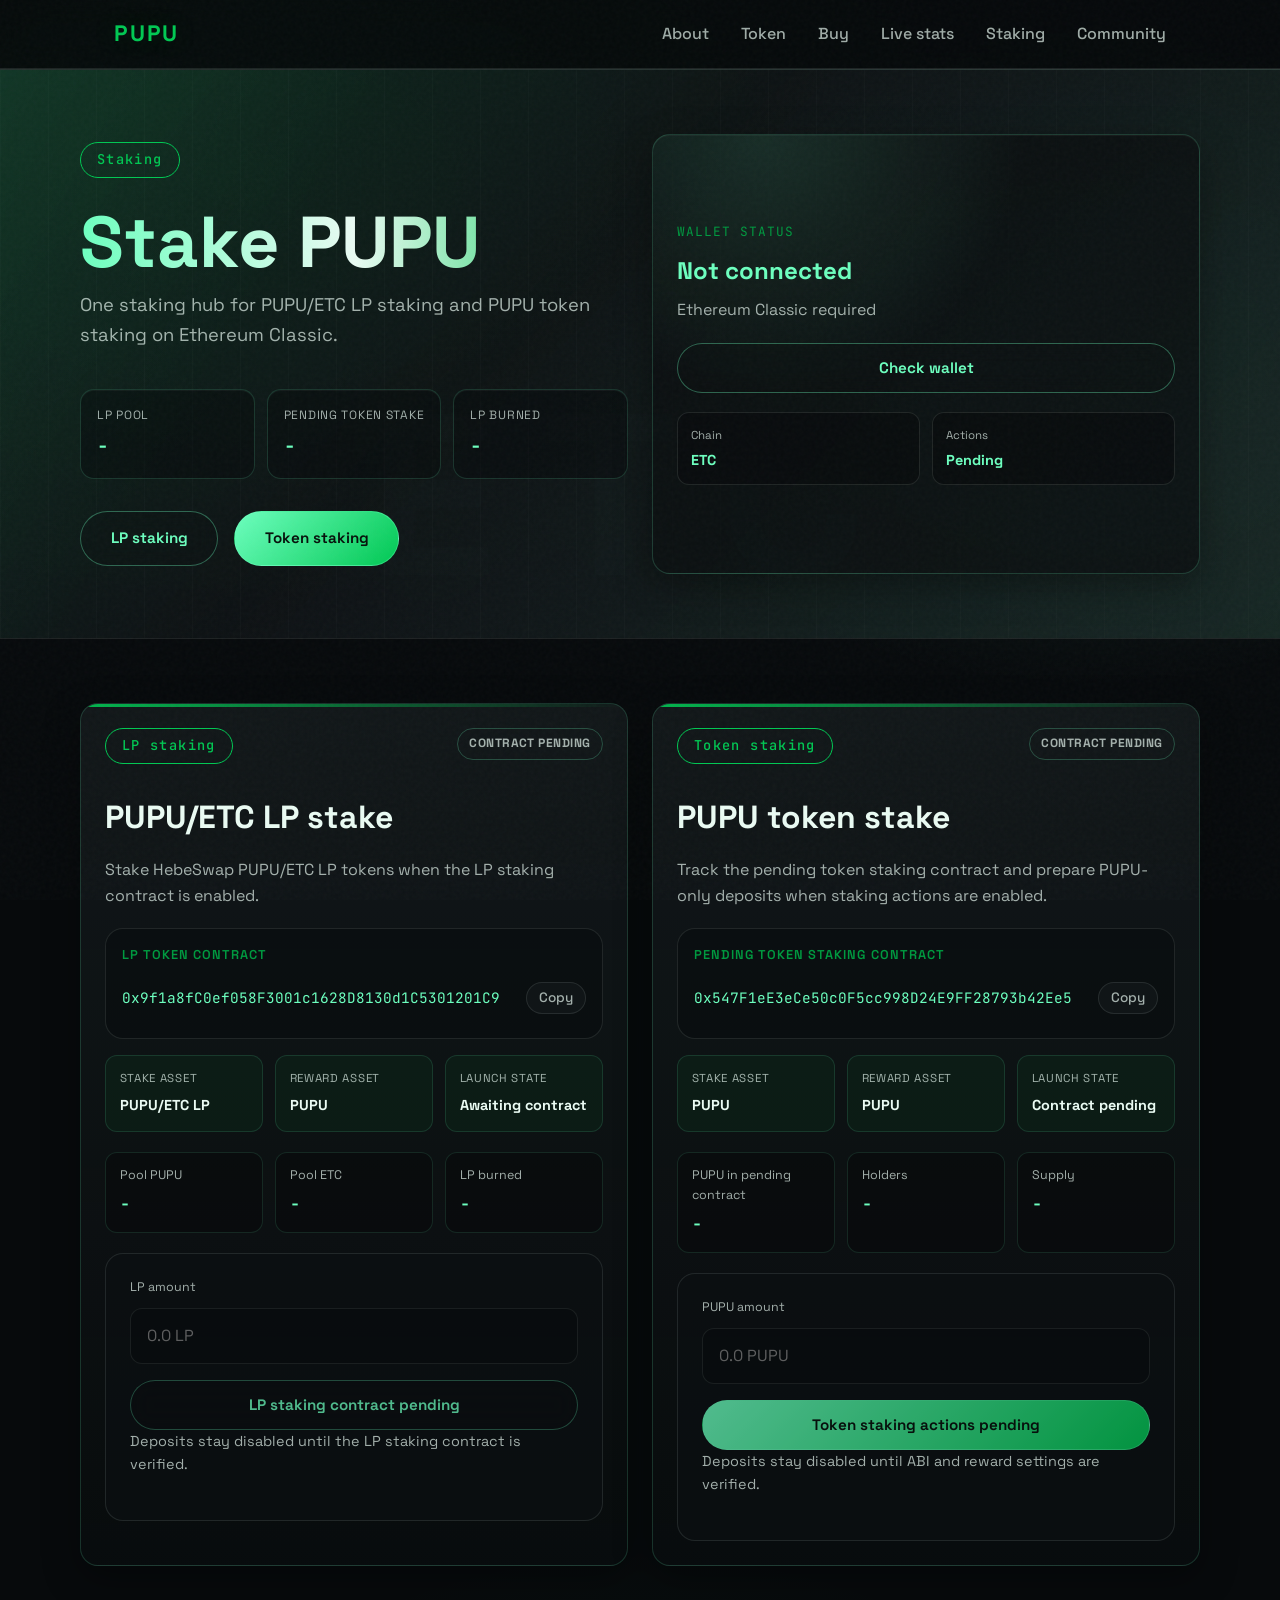
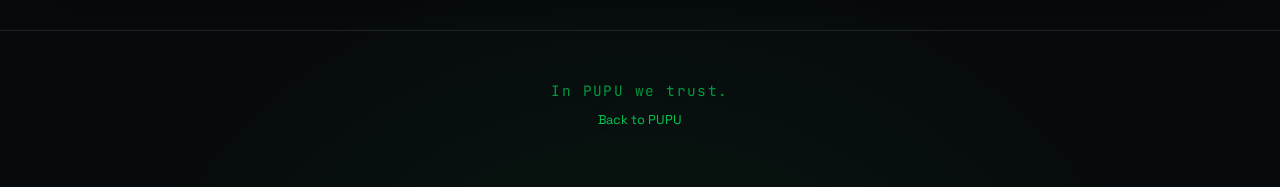
==== commit 27ead06a: "Clarify token staking pending status" ====
--- a/staking.html
+++ b/staking.html
@@ -55,7 +55,7 @@
               <strong id="hero-pool-pupu">-</strong>
             </div>
             <div>
-              <span>Token staking</span>
+              <span>Pending token stake</span>
               <strong id="hero-token-staked">-</strong>
             </div>
             <div>
@@ -145,12 +145,12 @@
               <span class="staking-badge">Token staking</span>
               <h2>PUPU token stake</h2>
             </div>
-            <span class="stake-state-chip stake-state-chip-live">Tracked</span>
-          </div>
-          <p>Track the token staking contract and prepare PUPU-only deposits when staking actions are enabled.</p>
+            <span class="stake-state-chip">Contract pending</span>
+          </div>
+          <p>Track the pending token staking contract and prepare PUPU-only deposits when staking actions are enabled.</p>
 
           <div class="contract-address">
-            <span class="contract-label">Token staking contract</span>
+            <span class="contract-label">Pending token staking contract</span>
             <div class="contract-row">
               <code class="contract-code" id="staking-token-contract">0x547F1eE3eCe50c0F5cc998D24E9FF28793b42Ee5</code>
               <button type="button" class="contract-copy" data-copy="staking-token-contract" title="Copy address">Copy</button>
@@ -168,13 +168,13 @@
             </div>
             <div>
               <span>Launch state</span>
-              <strong>ABI pending</strong>
+              <strong>Contract pending</strong>
             </div>
           </div>
 
           <div class="staking-mini-stats">
             <div>
-              <span>PUPU staked</span>
+              <span>PUPU in pending contract</span>
               <strong id="stake-token-balance">-</strong>
             </div>
             <div>
--- a/styles.css
+++ b/styles.css
@@ -176,7 +176,11 @@
   border-radius: 50%;
   overflow: hidden;
   background: radial-gradient(circle at 30% 30%, rgba(109, 255, 191, 0.22), transparent 55%);
-  box-shadow: 0 22px 70px rgba(0, 0, 0, 0.55), 0 0 50px var(--glow-soft);
+  border: 2px solid rgba(109, 255, 191, 0.28);
+  box-shadow:
+    inset 0 0 0 10px rgba(7, 10, 12, 0.28),
+    0 22px 70px rgba(0, 0, 0, 0.55),
+    0 0 50px var(--glow-soft);
   animation: float 4s ease-in-out infinite;
 }
 
@@ -186,6 +190,7 @@
   height: 100%;
   object-fit: cover;
   object-position: center;
+  transform: scale(1.13);
 }
 
 @keyframes float {
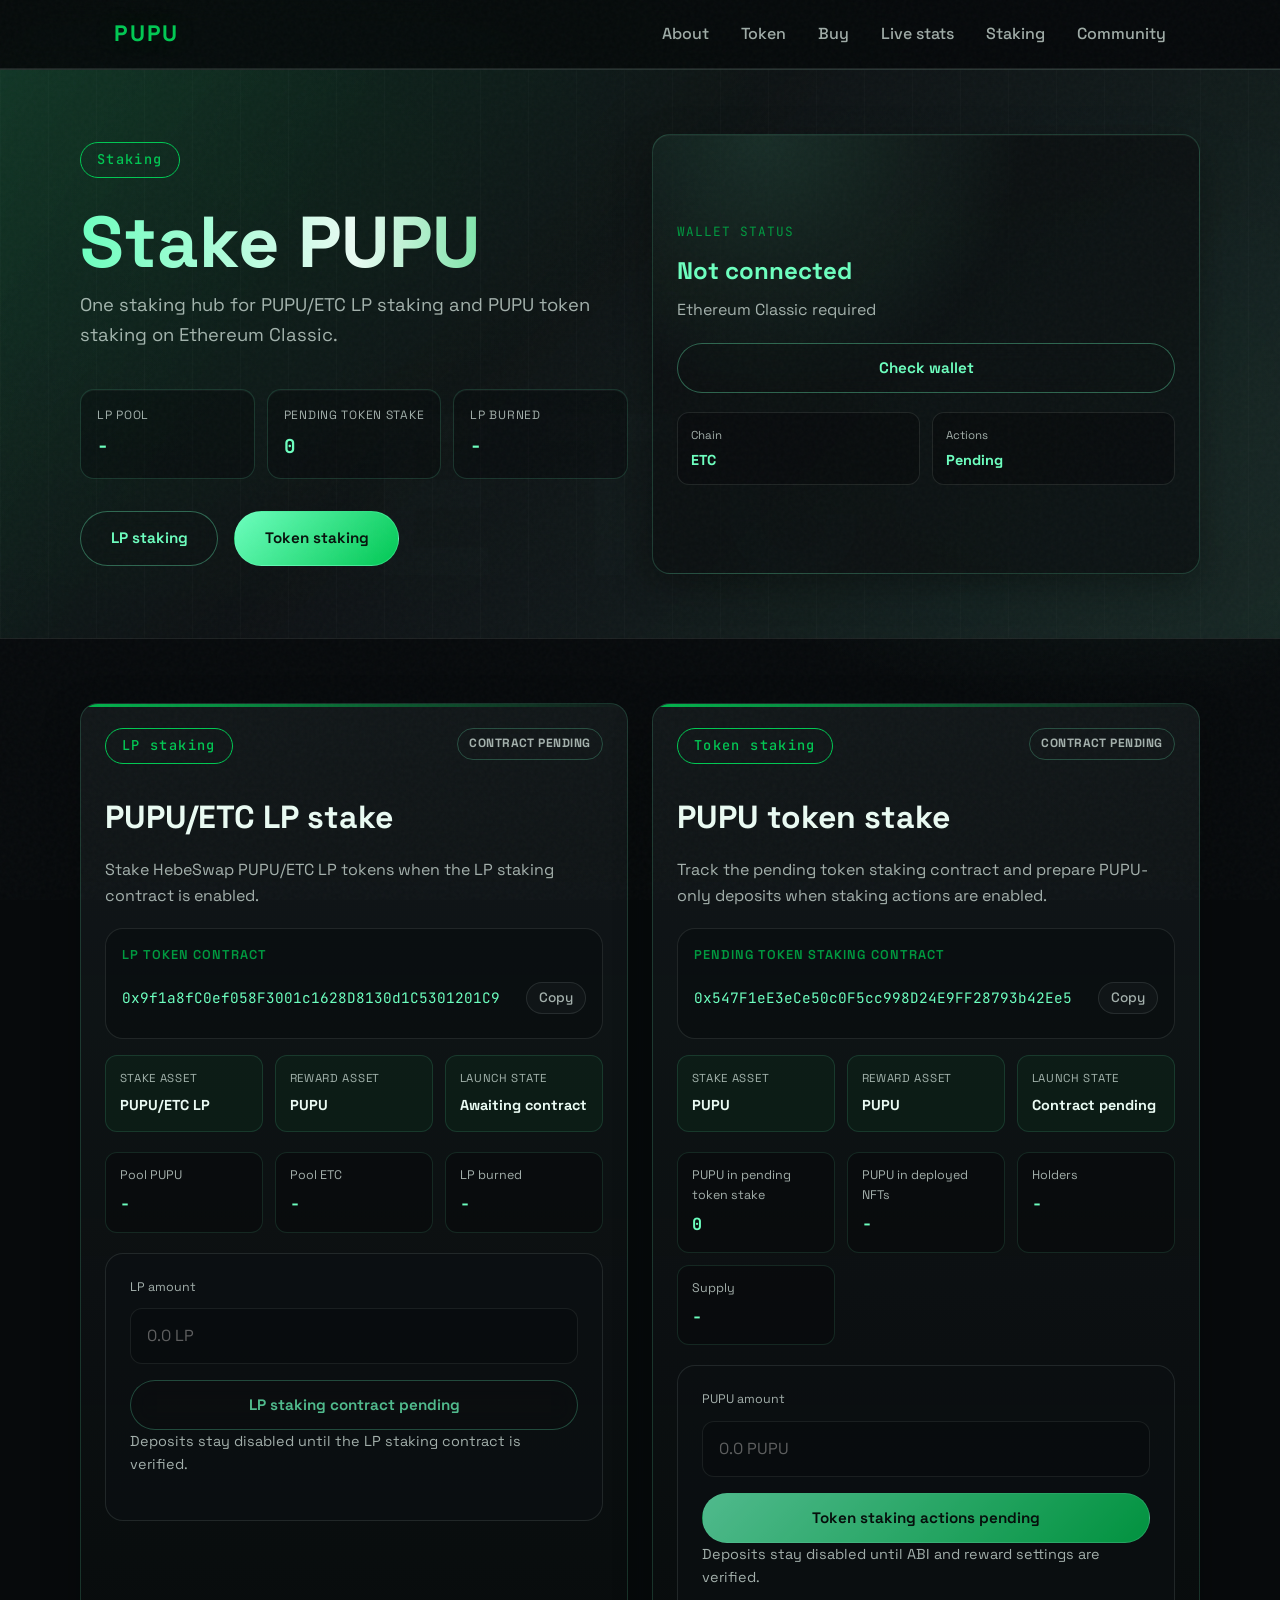
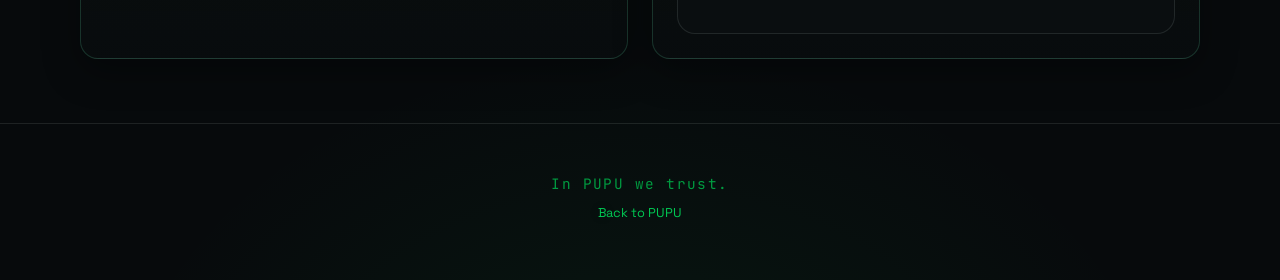
==== commit 4af2a014: "Separate pending token stake from NFT stake" ====
--- a/staking.html
+++ b/staking.html
@@ -56,7 +56,7 @@
             </div>
             <div>
               <span>Pending token stake</span>
-              <strong id="hero-token-staked">-</strong>
+              <strong>0</strong>
             </div>
             <div>
               <span>LP burned</span>
@@ -174,8 +174,12 @@
 
           <div class="staking-mini-stats">
             <div>
-              <span>PUPU in pending contract</span>
-              <strong id="stake-token-balance">-</strong>
+              <span>PUPU in pending token stake</span>
+              <strong>0</strong>
+            </div>
+            <div>
+              <span>PUPU in deployed NFTs</span>
+              <strong id="stake-nft-balance">-</strong>
             </div>
             <div>
               <span>Holders</span>
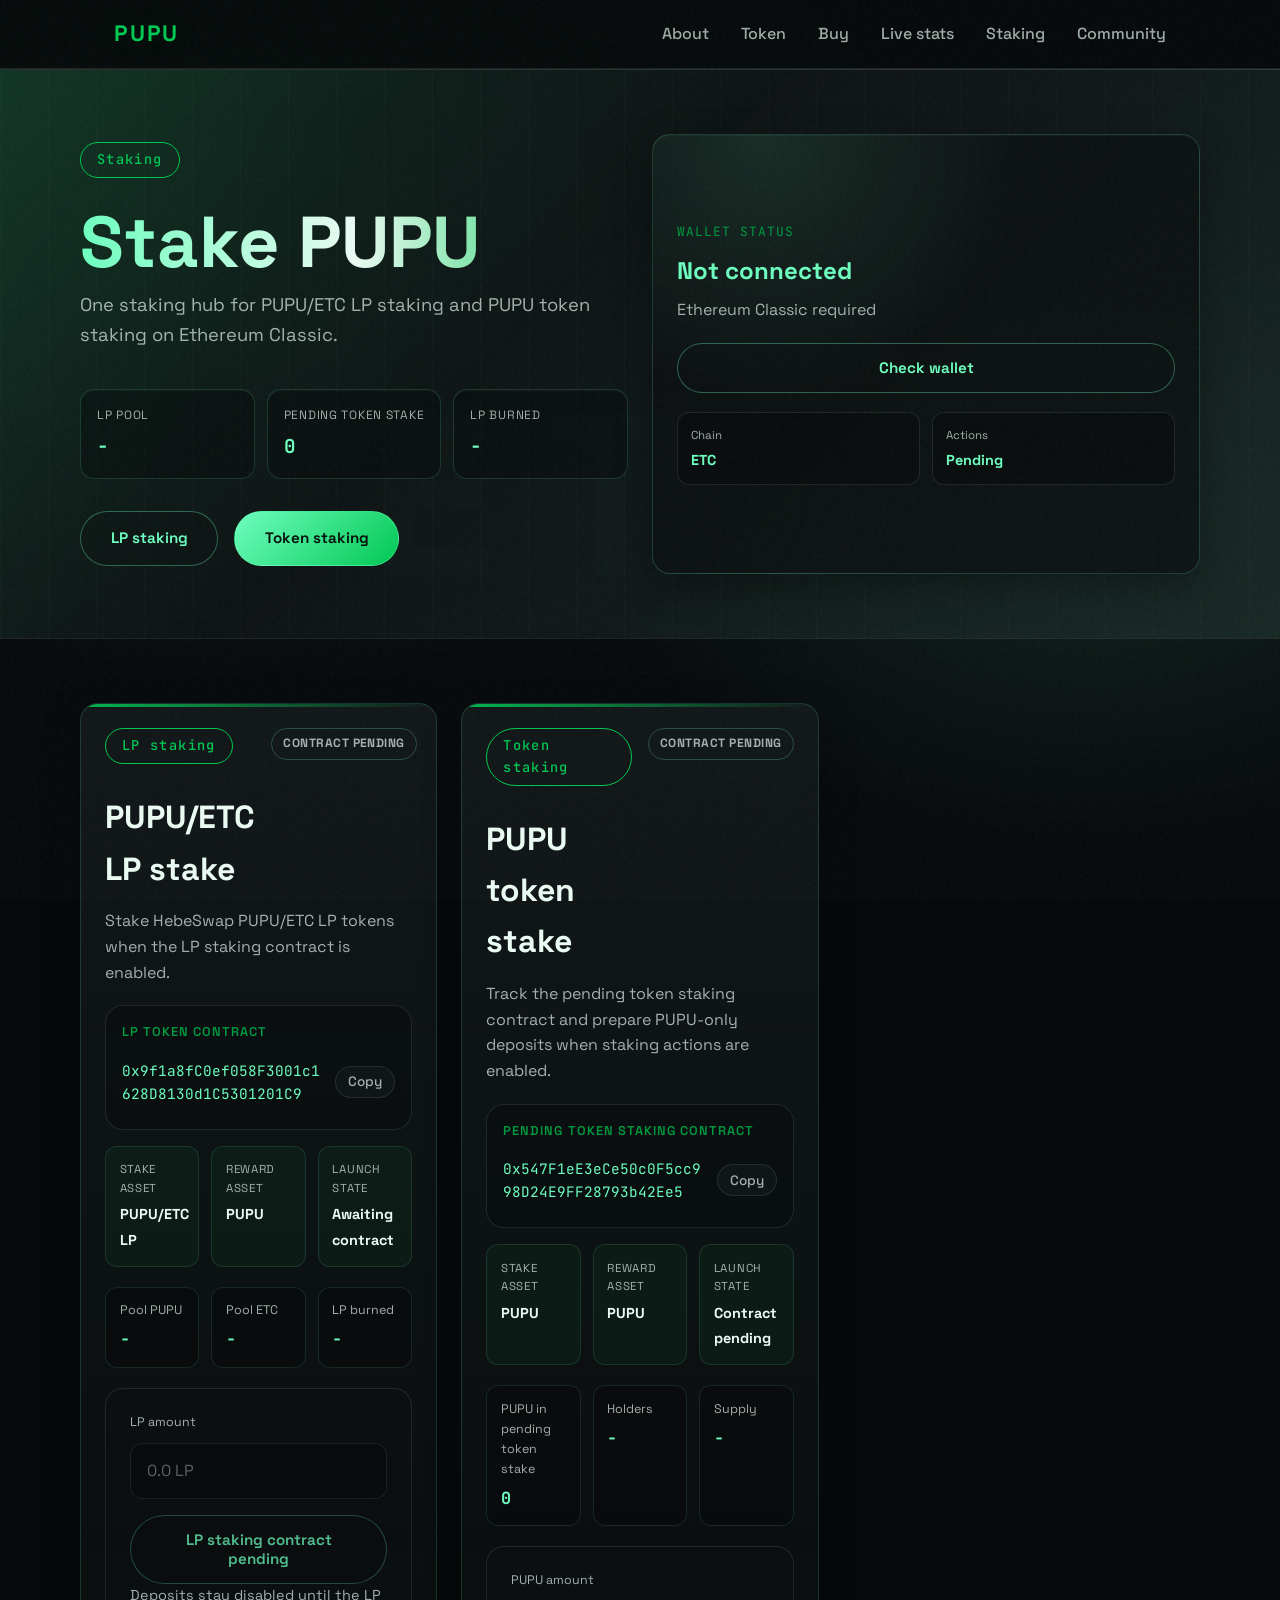
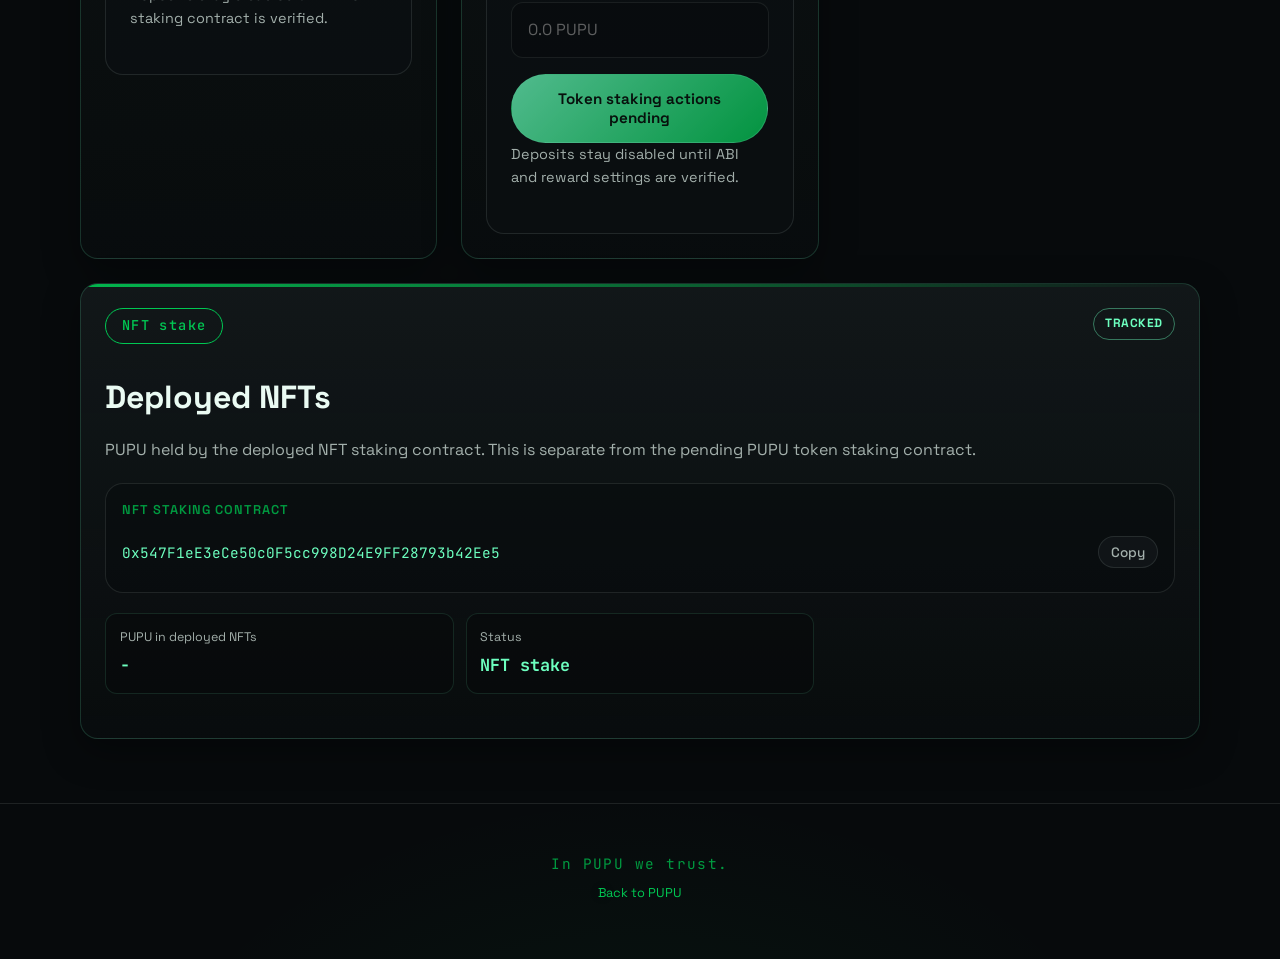
==== commit f133966d: "Separate NFT stake into own card" ====
--- a/staking.html
+++ b/staking.html
@@ -178,10 +178,6 @@
               <strong>0</strong>
             </div>
             <div>
-              <span>PUPU in deployed NFTs</span>
-              <strong id="stake-nft-balance">-</strong>
-            </div>
-            <div>
               <span>Holders</span>
               <strong id="stake-token-holders">-</strong>
             </div>
@@ -198,6 +194,36 @@
             <p class="contract-note">Deposits stay disabled until ABI and reward settings are verified.</p>
           </div>
         </article>
+
+        <article class="staking-card nft-stake-card" id="nft-stake">
+          <div class="staking-card-header">
+            <div>
+              <span class="staking-badge">NFT stake</span>
+              <h2>Deployed NFTs</h2>
+            </div>
+            <span class="stake-state-chip stake-state-chip-live">Tracked</span>
+          </div>
+          <p>PUPU held by the deployed NFT staking contract. This is separate from the pending PUPU token staking contract.</p>
+
+          <div class="contract-address">
+            <span class="contract-label">NFT staking contract</span>
+            <div class="contract-row">
+              <code class="contract-code" id="staking-nft-contract">0x547F1eE3eCe50c0F5cc998D24E9FF28793b42Ee5</code>
+              <button type="button" class="contract-copy" data-copy="staking-nft-contract" title="Copy address">Copy</button>
+            </div>
+          </div>
+
+          <div class="staking-mini-stats nft-mini-stats">
+            <div>
+              <span>PUPU in deployed NFTs</span>
+              <strong id="stake-nft-balance">-</strong>
+            </div>
+            <div>
+              <span>Status</span>
+              <strong>NFT stake</strong>
+            </div>
+          </div>
+        </article>
       </div>
     </section>
   </main>
--- a/styles.css
+++ b/styles.css
@@ -851,6 +851,14 @@
   background: rgba(7, 10, 12, 0.50);
 }
 
+.nft-stake-card {
+  grid-column: 1 / -1;
+}
+
+.nft-mini-stats {
+  grid-template-columns: repeat(2, minmax(0, 1fr));
+}
+
 .stake-route {
   display: grid;
   grid-template-columns: repeat(3, minmax(0, 1fr));
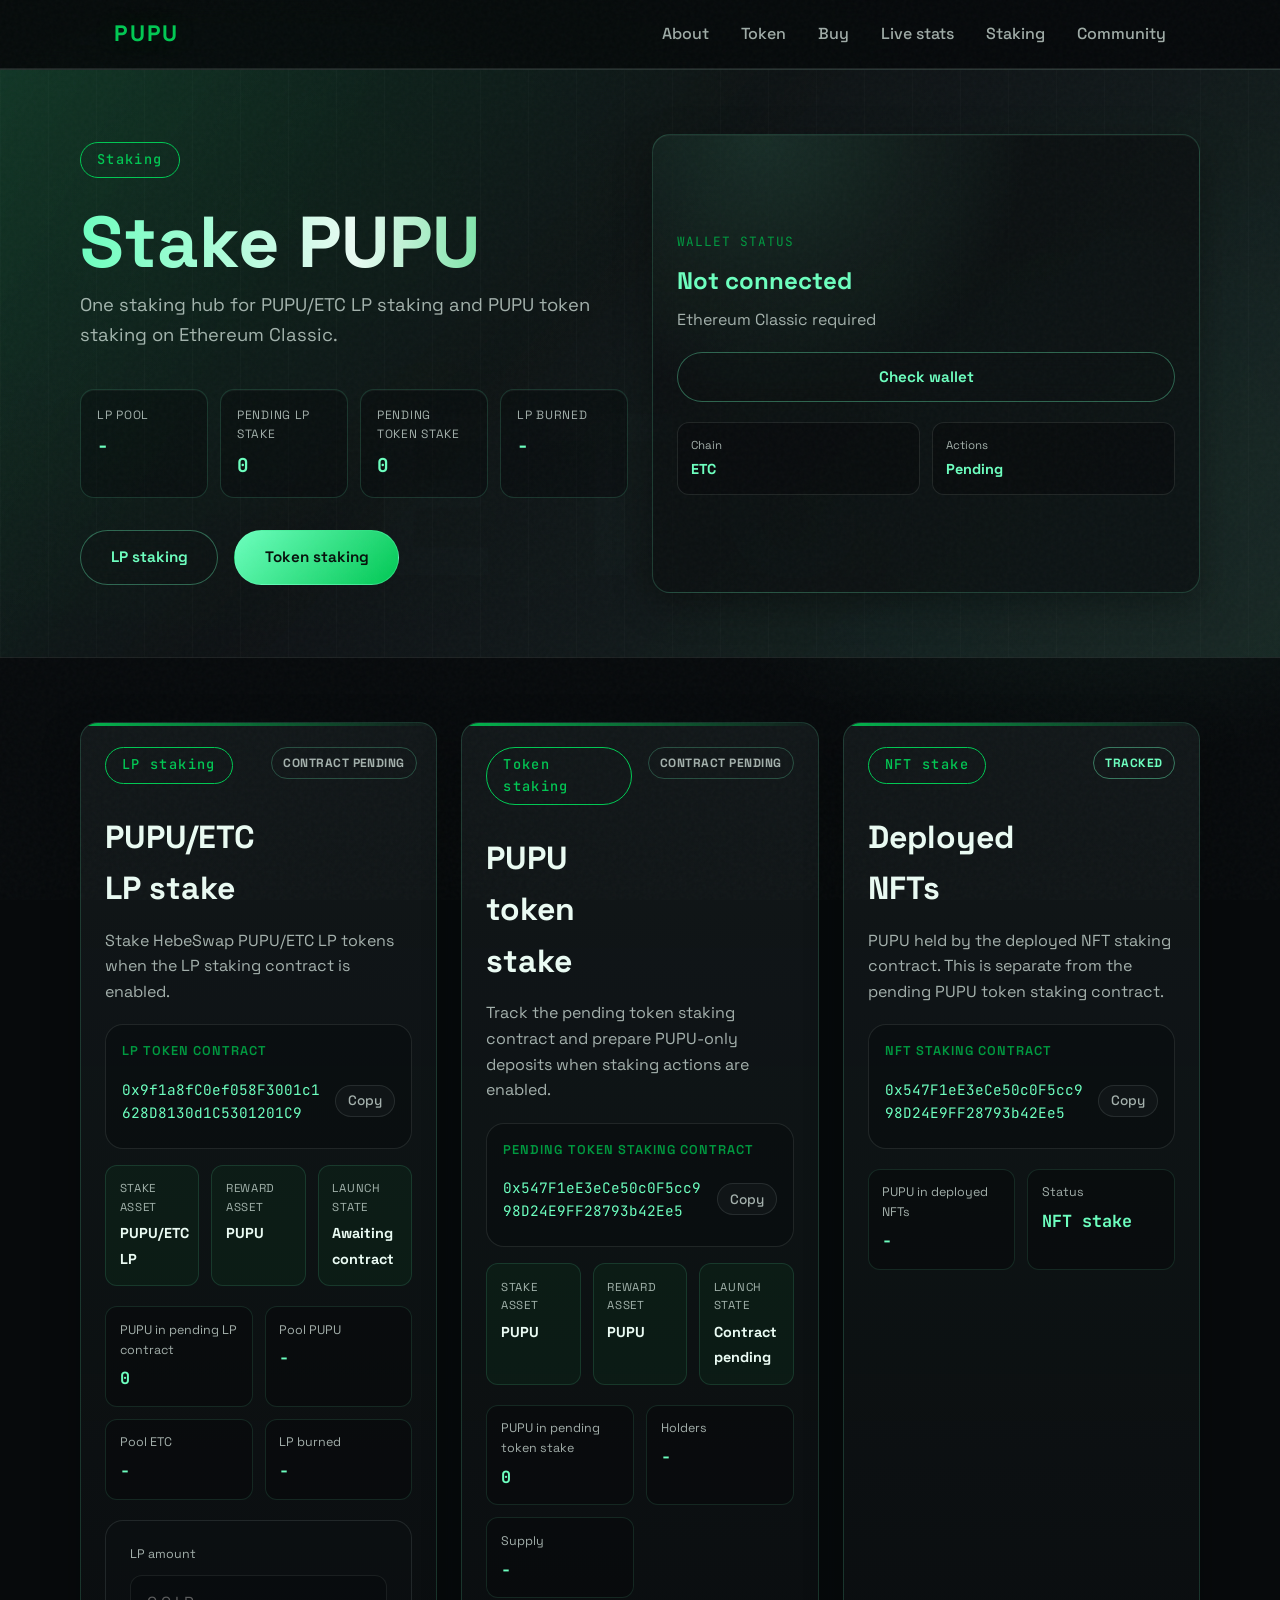
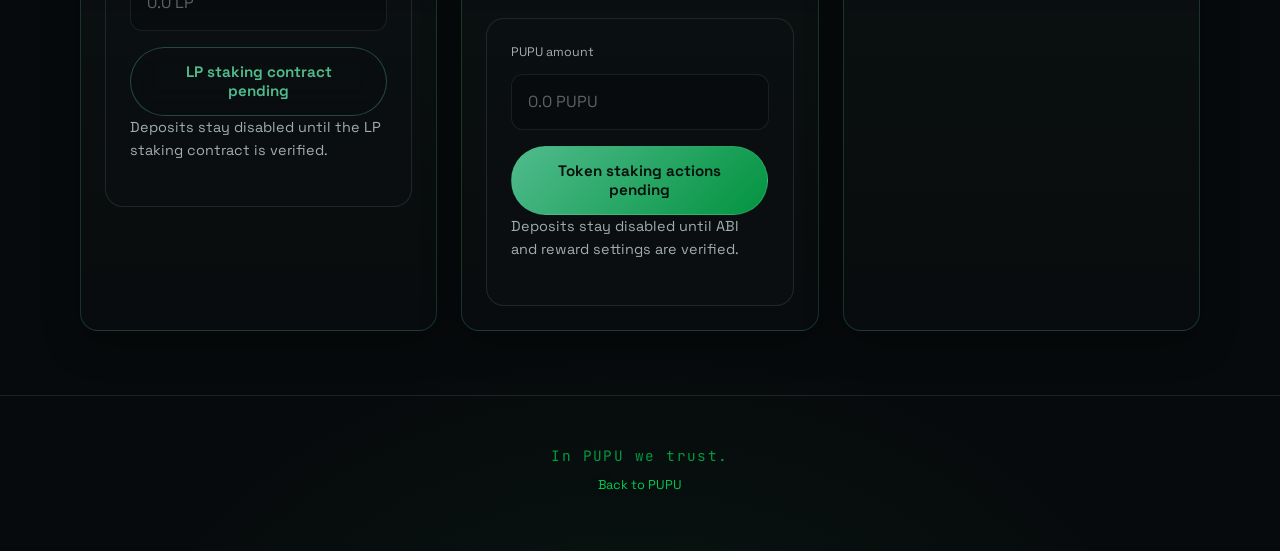
==== commit 9876c86f: "Improve staking hub card layout" ====
--- a/staking.html
+++ b/staking.html
@@ -55,6 +55,10 @@
               <strong id="hero-pool-pupu">-</strong>
             </div>
             <div>
+              <span>Pending LP stake</span>
+              <strong>0</strong>
+            </div>
+            <div>
               <span>Pending token stake</span>
               <strong>0</strong>
             </div>
@@ -118,6 +122,10 @@
 
           <div class="staking-mini-stats">
             <div>
+              <span>PUPU in pending LP contract</span>
+              <strong>0</strong>
+            </div>
+            <div>
               <span>Pool PUPU</span>
               <strong id="stake-pool-pupu">-</strong>
             </div>
--- a/styles.css
+++ b/styles.css
@@ -683,6 +683,11 @@
   gap: 1.5rem;
 }
 
+.staking-hub-grid {
+  grid-template-columns: repeat(3, minmax(0, 1fr));
+  align-items: stretch;
+}
+
 .staking-option,
 .staking-card,
 .stake-panel,
@@ -749,7 +754,7 @@
 
 .staking-hero-metrics {
   display: grid;
-  grid-template-columns: repeat(3, minmax(0, 1fr));
+  grid-template-columns: repeat(4, minmax(0, 1fr));
   gap: 0.75rem;
   margin: 2rem 0;
 }
@@ -852,11 +857,11 @@
 }
 
 .nft-stake-card {
-  grid-column: 1 / -1;
+  grid-column: auto;
 }
 
 .nft-mini-stats {
-  grid-template-columns: repeat(2, minmax(0, 1fr));
+  grid-template-columns: 1fr;
 }
 
 .stake-route {
@@ -889,7 +894,7 @@
 
 .staking-mini-stats {
   display: grid;
-  grid-template-columns: repeat(3, minmax(0, 1fr));
+  grid-template-columns: repeat(2, minmax(0, 1fr));
   gap: 0.75rem;
   margin: 1.25rem 0;
 }
@@ -1255,6 +1260,16 @@
   font-size: 0.85rem;
 }
 
+@media (max-width: 980px) {
+  .staking-hub-grid {
+    grid-template-columns: 1fr;
+  }
+
+  .staking-hero-metrics {
+    grid-template-columns: repeat(2, minmax(0, 1fr));
+  }
+}
+
 @media (max-width: 640px) {
   .nav {
     align-items: flex-start;
